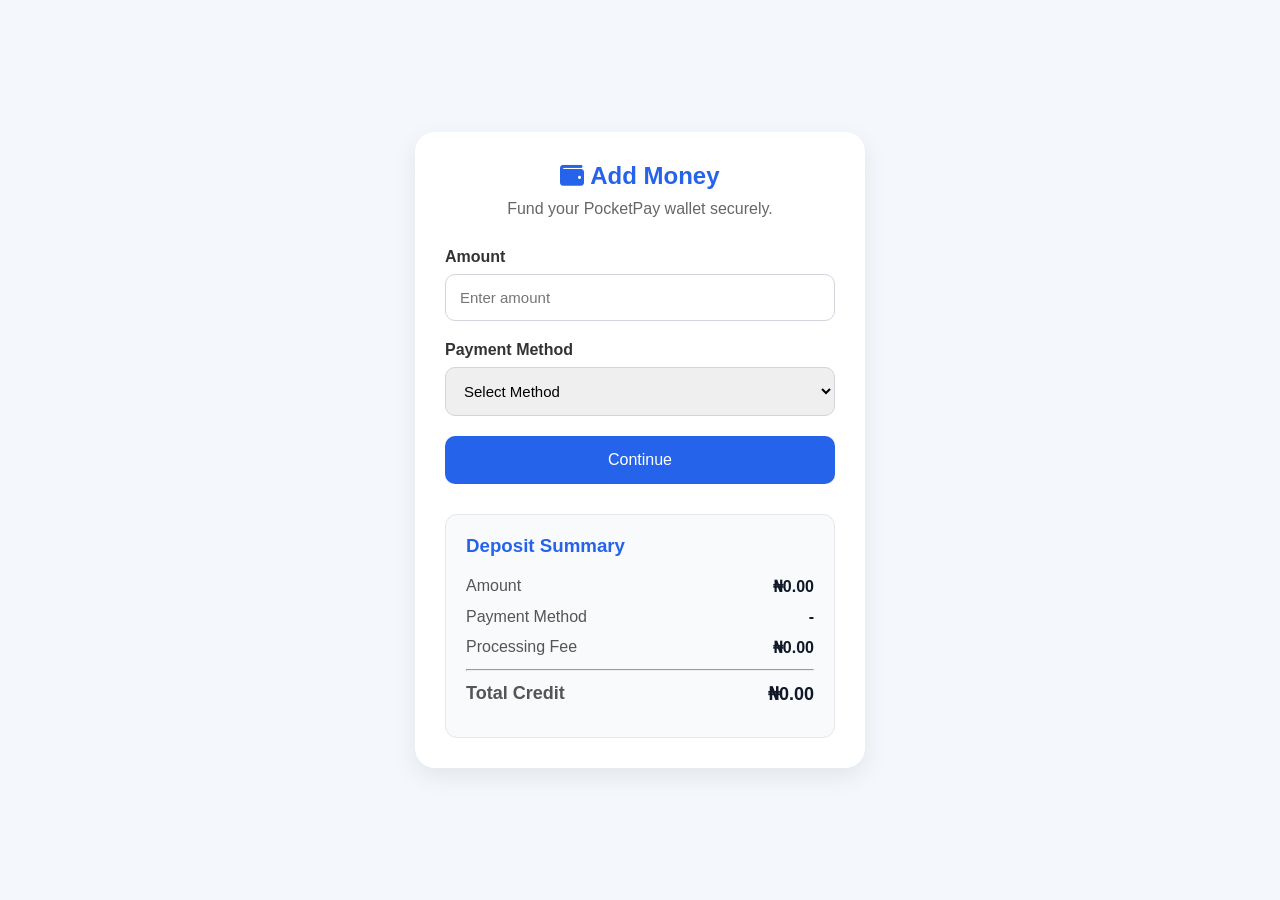
==== addmoney.html @ ebb0459c "Completed Add Money module" ====
<!DOCTYPE html>
<html lang="en">

<head>

    <meta charset="UTF-8">

    <meta name="viewport" content="width=device-width, initial-scale=1.0">

    <title>Add Money | PocketPay</title>

    <link rel="stylesheet" href="css/addmoney.css">

    <link rel="stylesheet"
        href="https://cdnjs.cloudflare.com/ajax/libs/font-awesome/6.5.2/css/all.min.css">

</head>

<body>

    <!-- Main Container -->
    <div class="container">

        <div class="add-money-card">

            <h2>
                <i class="fa-solid fa-wallet"></i>
                Add Money
            </h2>

            <p class="subtitle">
                Fund your PocketPay wallet securely.
            </p>

            <!-- Form -->
            <form id="addMoneyForm">

                <div class="input-group">

                    <label for="amount">Amount</label>

                    <input
                        type="number"
                        id="amount"
                        placeholder="Enter amount">

                    <small class="error" id="amountError"></small>

                </div>

                <div class="input-group">

                    <label for="paymentMethod">Payment Method</label>

                    <select id="paymentMethod">

                        <option value="">Select Method</option>

                        <option>Debit Card</option>

                        <option>Bank Transfer</option>

                        <option>USSD</option>

                    </select>

                    <small class="error" id="paymentError"></small>

                </div>

                <button type="submit">

                    Continue

                </button>

            </form>

            <!-- Deposit Summary -->

            <div class="summary-card">

                <h3>Deposit Summary</h3>

                <div class="summary-row">

                    <span>Amount</span>

                    <strong id="summaryAmount">₦0.00</strong>

                </div>

                <div class="summary-row">

                    <span>Payment Method</span>

                    <strong id="summaryMethod">-</strong>

                </div>

                <div class="summary-row">

                    <span>Processing Fee</span>

                    <strong>₦0.00</strong>

                </div>

                <hr>

                <div class="summary-row total">

                    <span>Total Credit</span>

                    <strong id="summaryTotal">₦0.00</strong>

                </div>

            </div>

        </div>

    </div>

    <!-- ===========================
         Confirmation Modal
    ============================ -->

    <div class="modal" id="confirmModal">

        <div class="modal-content">

            <h2>Confirm Deposit</h2>

            <p>
                <strong>Amount:</strong>
                <span id="modalAmount"></span>
            </p>

            <p>
                <strong>Payment Method:</strong>
                <span id="modalMethod"></span>
            </p>

            <hr>

            <p>
                <strong>Total Credit:</strong>
                <span id="modalTotal"></span>
            </p>

            <div class="modal-buttons">

                <button type="button" id="cancelBtn">

                    Cancel

                </button>

                <button type="button" id="confirmBtn">

                    Confirm

                </button>

            </div>

        </div>

    </div>

    <!-- ===========================
         Loading Modal
    ============================ -->

    <div class="loading-modal" id="loadingModal">

        <div class="loading-content">

            <div class="spinner"></div>

            <h2>Processing Deposit...</h2>

            <p>Please wait while we fund your wallet.</p>

        </div>

    </div>

    <!-- ===========================
         Success Receipt
    ============================ -->

    <div class="success-modal" id="successModal">

        <div class="success-content">

            <i class="fa-solid fa-circle-check success-icon"></i>

            <h2>Deposit Successful</h2>

            <p>

                <strong>Reference:</strong>

                <span id="receiptReference"></span>

            </p>

            <p>

                <strong>Amount:</strong>

                <span id="receiptAmount"></span>

            </p>

            <p>

                <strong>Method:</strong>

                <span id="receiptMethod"></span>

            </p>

            <p>

                <strong>Total Credited:</strong>

                <span id="receiptTotal"></span>

            </p>

            <button type="button" id="backDashboardBtn">

                Back to Dashboard

            </button>

        </div>

    </div>

    <script src="js/addmoney.js"></script>

</body>

</html>
---- css/addmoney.css ----
/* Reset */

*{
    margin:0;
    padding:0;
    box-sizing:border-box;
    font-family:Arial, Helvetica, sans-serif;
}

body{
    background:#f4f7fb;
    min-height:100vh;
    display:flex;
    justify-content:center;
    align-items:center;
    padding:20px;
}

.container{
    width:100%;
    display:flex;
    justify-content:center;
}

.add-money-card{
    width:100%;
    max-width:450px;
    background:#fff;
    padding:30px;
    border-radius:20px;
    box-shadow:0 8px 25px rgba(0,0,0,.08);
}

.add-money-card h2{
    text-align:center;
    color:#2563eb;
    margin-bottom:10px;
}

.subtitle{
    text-align:center;
    color:#666;
    margin-bottom:30px;
}

.input-group{
    margin-bottom:20px;
}

.input-group label{
    display:block;
    margin-bottom:8px;
    font-weight:600;
    color:#333;
}

.input-group input,
.input-group select{
    width:100%;
    padding:14px;
    border:1px solid #d1d5db;
    border-radius:10px;
    font-size:15px;
    outline:none;
    transition:.3s;
}

.input-group input:focus,
.input-group select:focus{
    border-color:#2563eb;
}

.error{
    display:block;
    color:#dc2626;
    font-size:13px;
    margin-top:5px;
}

button{
    width:100%;
    padding:15px;
    border:none;
    border-radius:10px;
    background:#2563eb;
    color:white;
    font-size:16px;
    cursor:pointer;
    transition:.3s;
}

button:hover{
    background:#1d4ed8;
}

@media(max-width:480px){

.add-money-card{

        padding:20px;

}

}

/* Deposit Summary */

.summary-card{
    margin-top:30px;
    background:#f8fafc;
    border:1px solid #e5e7eb;
    border-radius:12px;
    padding:20px;
}

.summary-card h3{
    color:#2563eb;
    margin-bottom:20px;
}

.summary-row{
    display:flex;
    justify-content:space-between;
    margin:12px 0;
}

.summary-row span{
    color:#555;
}

.summary-row strong{
    color:#111827;
}

.summary-row.total{
    font-size:18px;
    font-weight:bold;
    color:#2563eb;
}
/* ===========================
   Confirmation Modal
=========================== */

.modal{
    display:none;
    position:fixed;
    top:0;
    left:0;
    width:100%;
    height:100%;
    background:rgba(0,0,0,.5);
    justify-content:center;
    align-items:center;
    z-index:1000;
}

.modal-content{
    background:#fff;
    width:90%;
    max-width:400px;
    padding:25px;
    border-radius:15px;
    box-shadow:0 10px 30px rgba(0,0,0,.2);
}

.modal-content h2{
    text-align:center;
    color:#2563eb;
    margin-bottom:20px;
}

.modal-content p{
    margin:15px 0;
    color:#333;
}

.modal-content hr{
    margin:20px 0;
    border:none;
    border-top:1px solid #ddd;
}

.modal-buttons{
    display:flex;
    justify-content:space-between;
    gap:15px;
    margin-top:25px;
}

.modal-buttons button{
    flex:1;
    padding:14px;
    border:none;
    border-radius:8px;
    font-size:15px;
    cursor:pointer;
    transition:.3s;
}

#cancelBtn{
    background:#dc3545;
    color:#fff;
}

#cancelBtn:hover{
    background:#bb2d3b;
}

#confirmBtn{
    background:#2563eb;
    color:#fff;
}

#confirmBtn:hover{
    background:#1d4ed8;
}
/* ===========================
   Processing Modal
=========================== */

.loading-modal{
    display:none;
    position:fixed;
    top:0;
    left:0;
    width:100%;
    height:100%;
    background:rgba(0,0,0,.55);
    justify-content:center;
    align-items:center;
    z-index:1100;
}

.loading-content{
    background:#fff;
    width:90%;
    max-width:360px;
    padding:35px;
    border-radius:15px;
    text-align:center;
    box-shadow:0 10px 30px rgba(0,0,0,.2);
}

.loading-content h2{
    color:#2563eb;
    margin:20px 0 10px;
}

.loading-content p{
    color:#666;
}

/* Spinner */

.spinner{
    width:65px;
    height:65px;
    margin:auto;
    border:6px solid #e5e7eb;
    border-top:6px solid #2563eb;
    border-radius:50%;
    animation:spin 1s linear infinite;
}

@keyframes spin{

    from{
        transform:rotate(0deg);
    }

    to{
        transform:rotate(360deg);
    }

}
/* ===========================
   Success Receipt
=========================== */

.success-modal{
    display:none;
    position:fixed;
    top:0;
    left:0;
    width:100%;
    height:100%;
    background:rgba(0,0,0,.55);
    justify-content:center;
    align-items:center;
    z-index:1200;
}

.success-content{
    background:#fff;
    width:90%;
    max-width:420px;
    padding:30px;
    border-radius:15px;
    text-align:center;
    box-shadow:0 10px 30px rgba(0,0,0,.2);
}

.success-icon{
    font-size:70px;
    color:#22c55e;
    margin-bottom:15px;
}

.success-content h2{
    color:#22c55e;
    margin-bottom:20px;
}

.success-content p{
    margin:12px 0;
    text-align:left;
}

#backDashboardBtn{
    width:100%;
    margin-top:20px;
    padding:14px;
    background:#2563eb;
    color:#fff;
    border:none;
    border-radius:8px;
    cursor:pointer;
    font-size:16px;
    transition:.3s;
}

#backDashboardBtn:hover{
    background:#1d4ed8;
}
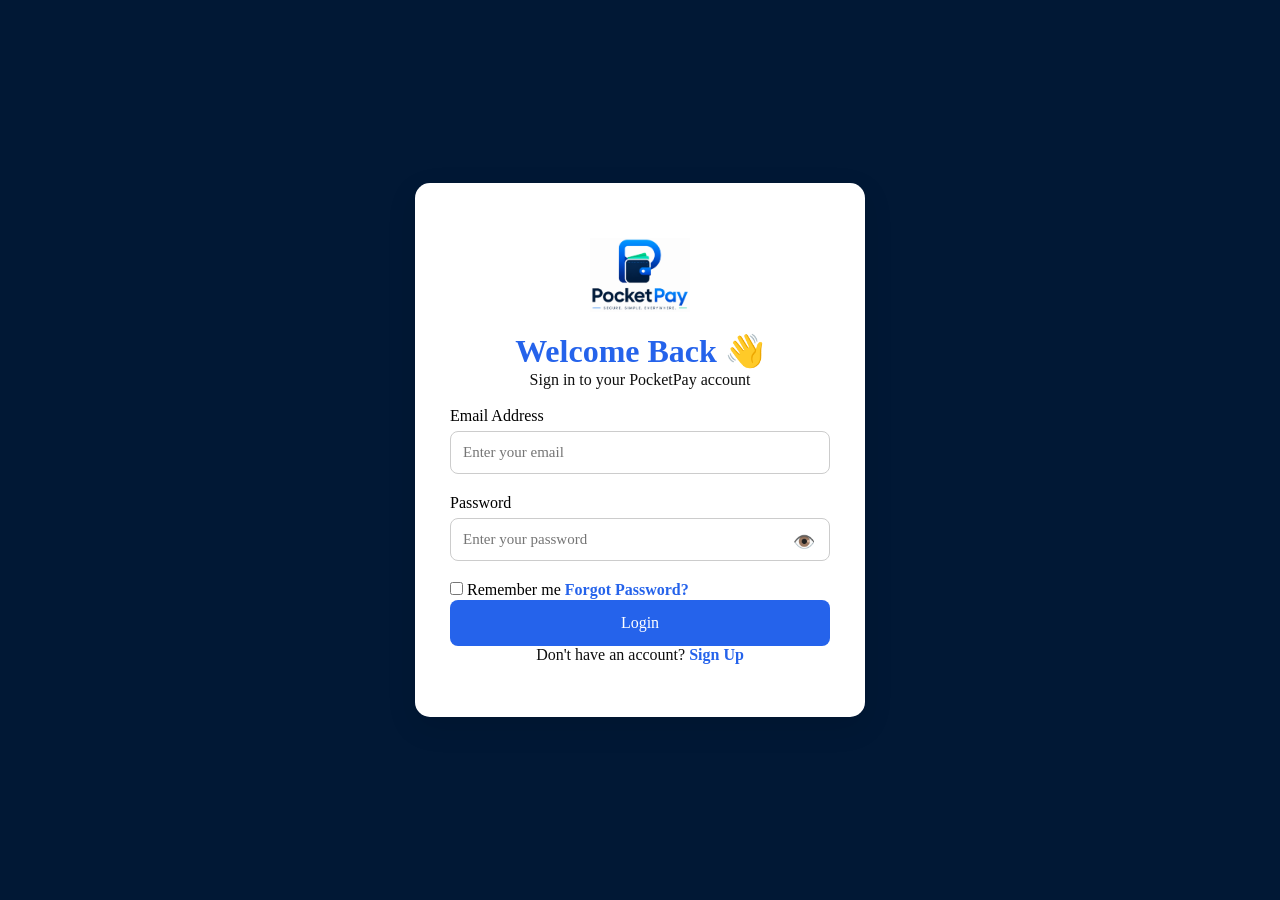
==== commit 94f3dbf3: "Add authentication and protected pages" ====
--- a/addmoney.html
+++ b/addmoney.html
@@ -10,6 +10,8 @@
     <title>Add Money | PocketPay</title>
 
     <link rel="stylesheet" href="css/addmoney.css">
+
+    <link rel="stylesheet" href="css/toast.css">
 
     <link rel="stylesheet"
         href="https://cdnjs.cloudflare.com/ajax/libs/font-awesome/6.5.2/css/all.min.css">
@@ -240,9 +242,15 @@
         </div>
 
     </div>
-
+    <script src="js/auth.js"></script>
+    <script src="js/storage.js"></script>
+    <script src="js/toast.js"></script>
     <script src="js/addmoney.js"></script>
 
+    <script>
+    requireLogin();
+</script>
+
 </body>
 
 </html>
--- a/css/toast.css
+++ b/css/toast.css
@@ -0,0 +1,96 @@
+/* ===================================
+   PocketPay Toast Notifications
+=================================== */
+
+.toast-container {
+    position: fixed;
+    top: 20px;
+    right: 20px;
+    z-index: 99999;
+    display: flex;
+    flex-direction: column;
+    gap: 12px;
+}
+
+.toast {
+    min-width: 280px;
+    max-width: 360px;
+    padding: 15px 18px;
+    border-radius: 12px;
+    background: #ffffff;
+    box-shadow: 0 10px 30px rgba(0, 0, 0, 0.15);
+
+    display: flex;
+    align-items: center;
+    gap: 12px;
+
+    font-size: 14px;
+    font-weight: 600;
+
+    animation: toastSlideIn 0.35s ease forwards;
+}
+
+.toast i {
+    font-size: 20px;
+}
+
+.toast.success {
+    border-left: 5px solid #16a34a;
+    color: #15803d;
+}
+
+.toast.error {
+    border-left: 5px solid #dc2626;
+    color: #dc2626;
+}
+
+.toast.warning {
+    border-left: 5px solid #f59e0b;
+    color: #d97706;
+}
+
+.toast.info {
+    border-left: 5px solid #2563eb;
+    color: #2563eb;
+}
+
+.toast.hide {
+    animation: toastSlideOut 0.3s ease forwards;
+}
+
+@keyframes toastSlideIn {
+    from {
+        opacity: 0;
+        transform: translateX(120%);
+    }
+
+    to {
+        opacity: 1;
+        transform: translateX(0);
+    }
+}
+
+@keyframes toastSlideOut {
+    from {
+        opacity: 1;
+        transform: translateX(0);
+    }
+
+    to {
+        opacity: 0;
+        transform: translateX(120%);
+    }
+}
+
+@media (max-width: 480px) {
+    .toast-container {
+        top: 15px;
+        left: 15px;
+        right: 15px;
+    }
+
+    .toast {
+        width: 100%;
+        min-width: unset;
+    }
+}
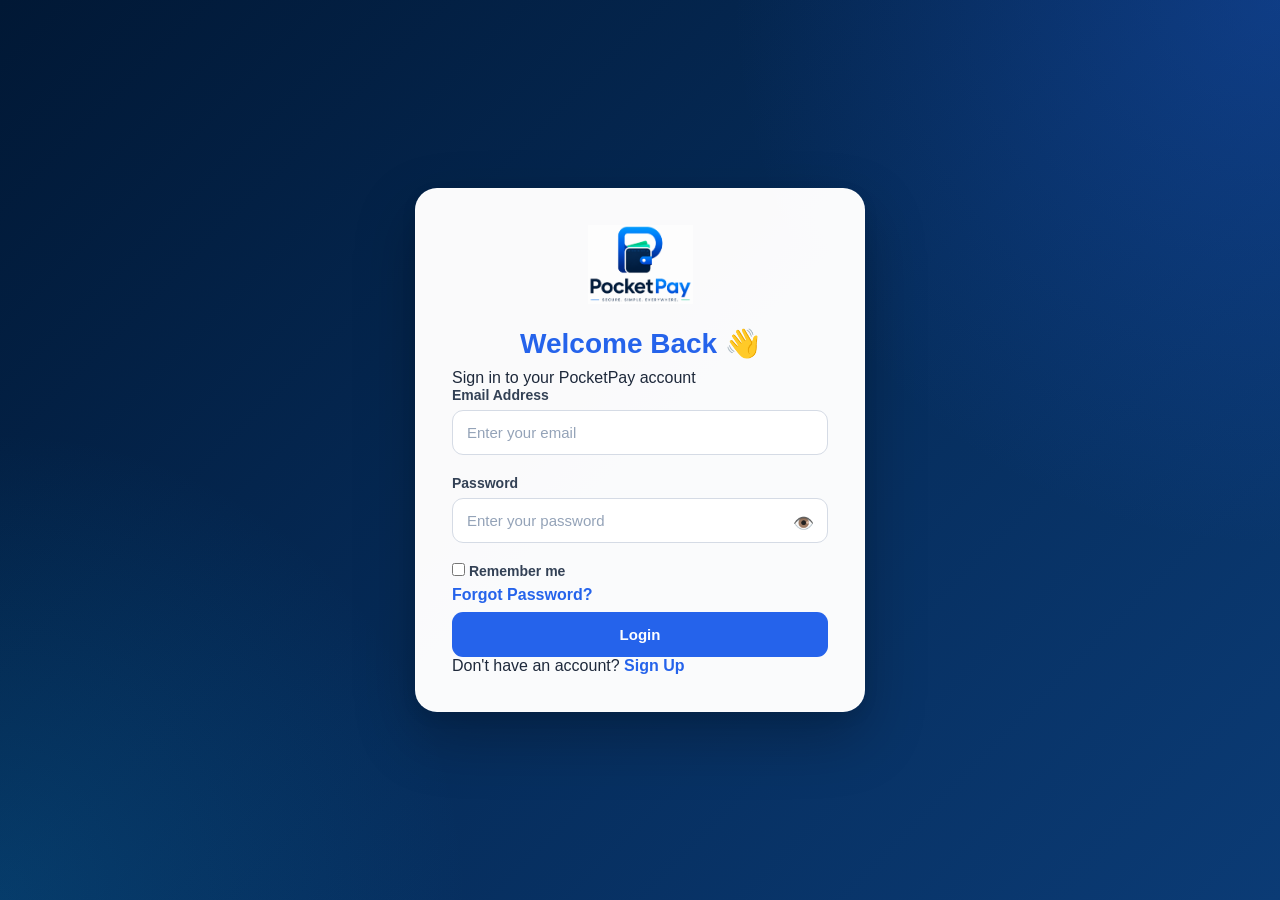
==== commit 20650cd6: "Add PocketPay notification system" ====
--- a/addmoney.html
+++ b/addmoney.html
@@ -10,6 +10,8 @@
     <title>Add Money | PocketPay</title>
 
     <link rel="stylesheet" href="css/addmoney.css">
+
+    <link rel="stylesheet" href="css/theme.css">
 
     <link rel="stylesheet" href="css/toast.css">
 
@@ -242,10 +244,15 @@
         </div>
 
     </div>
+
+    
     <script src="js/auth.js"></script>
     <script src="js/storage.js"></script>
+    <script src="js/theme.js"></script>
     <script src="js/toast.js"></script>
+    <script src="js/notifications.js"></script>
     <script src="js/addmoney.js"></script>
+    
 
     <script>
     requireLogin();
--- a/css/theme.css
+++ b/css/theme.css
@@ -0,0 +1,250 @@
+/* =================================
+   POCKETPAY GLOBAL THEME
+   DARK MODE
+================================= */
+
+/* =================================
+   LIGHT MODE VARIABLES
+================================= */
+
+:root {
+    --bg-color: #f4f7fc;
+    --card-color: #ffffff;
+    --text-color: #1e293b;
+    --heading-color: #0f172a;
+    --muted-color: #64748b;
+    --border-color: #e2e8f0;
+    --input-bg: #ffffff;
+    --nav-bg: rgba(255, 255, 255, 0.97);
+    --shadow-color: rgba(0, 0, 0, 0.06);
+}
+
+/* =================================
+   DARK MODE VARIABLES
+================================= */
+
+body.dark-mode {
+    --bg-color: #0f172a;
+    --card-color: #1e293b;
+    --text-color: #e2e8f0;
+    --heading-color: #f8fafc;
+    --muted-color: #94a3b8;
+    --border-color: #334155;
+    --input-bg: #1e293b;
+    --nav-bg: rgba(15, 23, 42, 0.97);
+    --shadow-color: rgba(0, 0, 0, 0.25);
+}
+
+/* =================================
+   BODY
+================================= */
+
+body {
+    background-color: var(--bg-color);
+    color: var(--text-color);
+
+    transition:
+        background-color 0.25s ease,
+        color 0.25s ease;
+}
+
+/* =================================
+   COMMON CARDS
+================================= */
+
+body.dark-mode .action-card,
+body.dark-mode .transaction,
+body.dark-mode .settings-card,
+body.dark-mode .profile-card,
+body.dark-mode .card,
+body.dark-mode .form-card {
+    background-color: var(--card-color);
+    color: var(--text-color);
+
+    border-color: var(--border-color);
+
+    box-shadow:
+        0 8px 20px var(--shadow-color);
+}
+
+/* =================================
+   HEADINGS
+================================= */
+
+body.dark-mode h1,
+body.dark-mode h2,
+body.dark-mode h3,
+body.dark-mode h4,
+body.dark-mode h5,
+body.dark-mode h6 {
+    color: var(--heading-color);
+}
+
+/* =================================
+   PARAGRAPHS / MUTED TEXT
+================================= */
+
+body.dark-mode p,
+body.dark-mode small {
+    color: var(--muted-color);
+}
+
+/* =================================
+   INPUTS
+================================= */
+
+body.dark-mode input,
+body.dark-mode select,
+body.dark-mode textarea {
+    background-color: var(--input-bg);
+
+    color: var(--text-color);
+
+    border-color: var(--border-color);
+}
+
+body.dark-mode input::placeholder,
+body.dark-mode textarea::placeholder {
+    color: #64748b;
+}
+
+body.dark-mode input:focus,
+body.dark-mode select:focus,
+body.dark-mode textarea:focus {
+    border-color: #2563eb;
+}
+
+/* =================================
+   LINKS
+================================= */
+
+body.dark-mode a {
+    color: #60a5fa;
+}
+
+/* =================================
+   TRANSACTION TEXT
+================================= */
+
+body.dark-mode .transaction-info h4 {
+    color: var(--heading-color);
+}
+
+body.dark-mode .transaction-info small {
+    color: var(--muted-color);
+}
+
+/* =================================
+   QUICK ACTIONS
+================================= */
+
+body.dark-mode .quick-actions h3,
+body.dark-mode .section-header h3 {
+    color: var(--heading-color);
+}
+
+body.dark-mode .action-card p {
+    color: var(--text-color);
+}
+
+/* =================================
+   BOTTOM NAVIGATION
+================================= */
+
+body.dark-mode .bottom-nav {
+    background: var(--nav-bg);
+
+    border-top: 1px solid var(--border-color);
+
+    box-shadow:
+        0 -5px 20px rgba(0, 0, 0, 0.25);
+}
+
+body.dark-mode .bottom-nav a {
+    color: var(--muted-color);
+}
+
+body.dark-mode .bottom-nav a.active,
+body.dark-mode .bottom-nav a:hover {
+    color: #60a5fa;
+}
+
+/* =================================
+   SETTINGS
+================================= */
+
+body.dark-mode .settings-item {
+    border-color: var(--border-color);
+}
+
+body.dark-mode .settings-item h3,
+body.dark-mode .settings-item h4 {
+    color: var(--heading-color);
+}
+
+body.dark-mode .settings-item p {
+    color: var(--muted-color);
+}
+
+/* =================================
+   PHONE INPUT
+================================= */
+
+body.dark-mode .phone-input {
+    background-color: var(--input-bg);
+    border-color: var(--border-color);
+}
+
+body.dark-mode .phone-input span {
+    background-color: #334155;
+    border-color: #475569;
+}
+
+/* =================================
+   MODALS
+================================= */
+
+body.dark-mode .modal,
+body.dark-mode .modal-content {
+    background-color: var(--card-color);
+    color: var(--text-color);
+}
+
+body.dark-mode .modal h2,
+body.dark-mode .modal h3 {
+    color: var(--heading-color);
+}
+
+/* =================================
+   TOAST
+================================= */
+
+body.dark-mode .toast {
+    background-color: #1e293b;
+
+    color: #e2e8f0;
+
+    box-shadow:
+        0 10px 30px rgba(0, 0, 0, 0.35);
+}
+
+/* =================================
+   SMOOTH TRANSITIONS
+================================= */
+
+body.dark-mode .action-card,
+body.dark-mode .transaction,
+body.dark-mode .settings-card,
+body.dark-mode .profile-card,
+body.dark-mode .card,
+body.dark-mode .form-card,
+body.dark-mode .bottom-nav,
+body.dark-mode input,
+body.dark-mode select,
+body.dark-mode textarea {
+    transition:
+        background-color 0.25s ease,
+        color 0.25s ease,
+        border-color 0.25s ease,
+        box-shadow 0.25s ease;
+}
